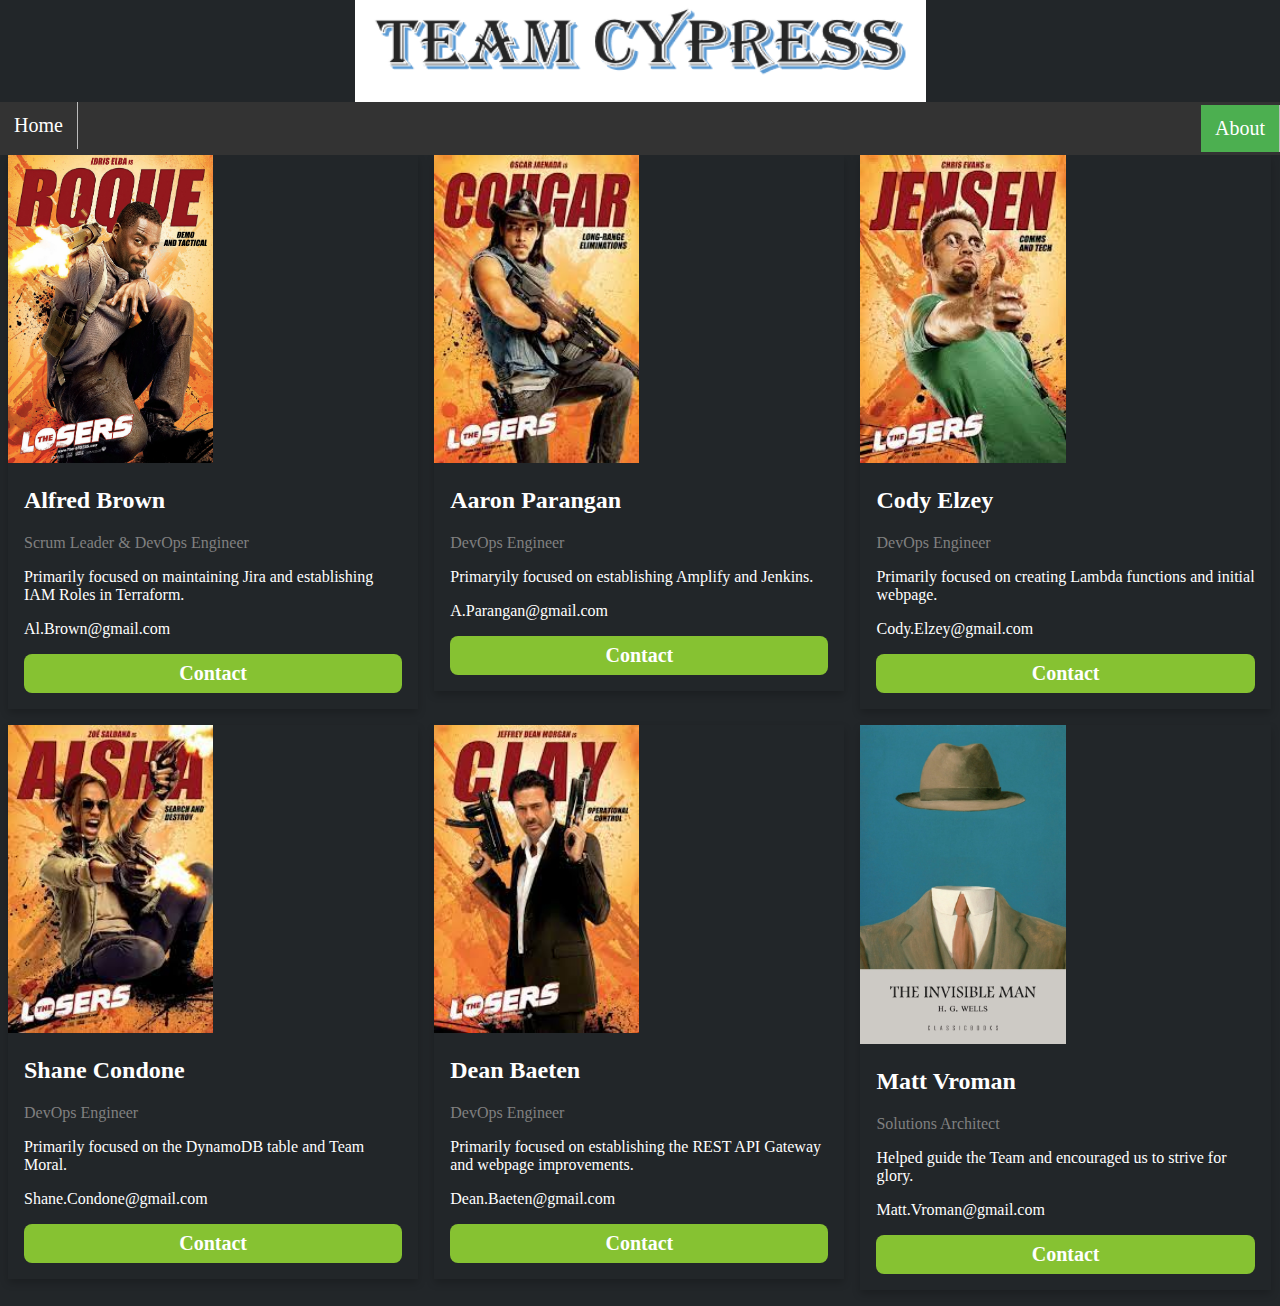
==== src/app/about.html @ db5d20b9 "changes to photo size" ====
<!DOCTYPE html>
<html lang="en">
  <head>
    <meta charset="UTF-8" />
    <meta http-equiv="X-UA-Compatible" content="IE=edge" />
    <meta name="viewport" content="width=device-width, initial-scale=1.0" />
    <title>CypressRaterOne</title>
    <link rel="stylesheet" href="styles.css" />
    <link rel="icon" type="image/x-icon" href="/favicon.ico" />
</head>
<style>
  p {
    color: #ffffff;
  }
</style>
<body>
  <img class="center" src="teamcypress.jpeg" alt="Team Cypress" style="width:571px;height:102px" />
<ul class="nav_menu">
	<li><a href="index.html">Home</a></li>
	<li class="nav_menu_right"><a class="active" href="about.html">About</a></li>
</ul>
<div class="row">
  <div class="column">
    <div class="card">
      <img src="al.jpg" alt="Jane" style="width:50%;">
      <div class="container">
        <h2>Alfred Brown</h2>
        <p class="title">Scrum Leader &amp; DevOps Engineer</p>
        <p>Primarily focused on maintaining Jira and establishing IAM Roles in Terraform.</p>
        <p>Al.Brown@gmail.com</p>
        <p><button class="button">Contact</button></p>
      </div>
    </div>
  </div>
  <div class="column">
    <div class="card">
      <img src="aaron.jpg" alt="Mike" style="width:50%">
      <div class="container">
        <h2>Aaron Parangan</h2>
        <p class="title">DevOps Engineer</p>
        <p>Primaryily focused on establishing Amplify and Jenkins.</p>
        <p>A.Parangan@gmail.com</p>
        <p><button class="button">Contact</button></p>
      </div>
    </div>
  </div>
  <div class="column">
    <div class="card">
      <img src="cody.jpg" alt="John" style="width:50%">
      <div class="container">
        <h2>Cody Elzey</h2>
        <p class="title">DevOps Engineer</p>
        <p>Primarily focused on creating Lambda functions and initial webpage.</p>
        <p>Cody.Elzey@gmail.com</p>
        <p><button class="button">Contact</button></p>
      </div>
    </div>
  </div>
  <div class="column">
    <div class="card">
      <img src="shane.jpg" alt="John" style="width:50%">
      <div class="container">
        <h2>Shane Condone</h2>
        <p class="title">DevOps Engineer</p>
        <p>Primarily focused on the DynamoDB table and Team Moral.</p>
        <p>Shane.Condone@gmail.com</p>
        <p><button class="button">Contact</button></p>
      </div>
    </div>
  </div>
  <div class="column">
    <div class="card">
      <img src="dean.jpg" alt="John" style="width:50%">
      <div class="container">
        <h2>Dean Baeten</h2>
        <p class="title">DevOps Engineer</p>
        <p>Primarily focused on establishing the REST API Gateway and webpage improvements.</p>
        <p>Dean.Baeten@gmail.com</p>
        <p><button class="button">Contact</button></p>
      </div>
    </div>
  </div>
  <div class="column">
    <div class="card">
      <img src="matt.jpg" alt="John" style="width:50%">
      <div class="container">
        <h2>Matt Vroman</h2>
        <p class="title">Solutions Architect</p>
        <p>Helped guide the Team and encouraged us to strive for glory.</p>
        <p>Matt.Vroman@gmail.com</p>
        <p><button class="button">Contact</button></p>
      </div>
    </div>
  </div>
</div>
</body>
</html>
---- src/app/styles.css ----
.header {
  display: flex;
  flex-flow: row nowrap;
  justify-content: center;
  align-items: center;
  background-color: #404345;
}
.header img {
  max-width: 80px;
  max-height: 80px;
  border-radius: 100%;
  margin-left: 20px;
}

h1 {
  color: #ffffff;
  font-family: Georgia, 'Times New Roman', Times, serif;

  font-size: 2.5em;
}
h2 {
	color: #ffffff;
	font-family: Georgia, 'Times New Roman', Times, serif;
}
ul {
  color: #86c232;
  font-family: Georgia, 'Times New Roman', Times, serif;
}
li {
  font-size: 20px;
  margin-bottom: 3px;
}
body {
  background-color: #222629;
  margin: 0 auto;
  /* display: flex;
  flex-direction: column;
  align-items: center; */
}
form {
  display: flex;
  flex-flow: row wrap;
  justify-content: space-between;
  align-items: center;
  max-width: 800px;
  margin: auto;
}
label {
  color: #86c232;
  font-family: Georgia, 'Times New Roman', Times, serif;
  font-size: 26px;
}
#book {
  width: 200px;
}
#rating {
  width: 50px;
}
.form-block {
  margin-top: 10px;
  /* display: flex;
  flex-direction: row;
  align-items: center; */
}
button {
  background-color: #86c232;
  border-color: #86c232;
  color: #ffffff;
  font-family: Georgia, 'Times New Roman', Times, serif;
  font-size: 20px;
  font-weight: bold;

  width: 140px;
  border-radius: 8px;
}

button:hover {
  background-color: #3f6cf4;
}

input {
  color: #222629;
  font-family: system-ui;
  font-size: 20px;
  margin-left: 5px;
  width: 100px;
}
.list {
  display: flex;
  flex-direction: row;
  /* margin-top: 50px; */
  max-width: 800px;
  justify-content: space-around;
  margin: 50px auto;
}
.list img {
  object-fit: cover;
  width: 300px;
  height: 300px;
  margin-left: 10px;
}

.footer {
  position: fixed;
  left: 0;
  bottom: 0;
  width: 100%;
  background-color: #404345;
  color: #bebebe;
  text-align: center;
}
.footer p {
  margin-top: 5px;
  margin-bottom: 5px;
}
ul.nav_menu {
	list-style-type: none;
	margin: 0;
	padding: 0;
	overflow: hidden;
	background-color: #333;
	position: -webkit-sticky; /* Safari */
	position: sticky;
	top: 0;
}
.active {
	background-color: #4CAF50;
}
li a {
	float: left;
	border-right:1px solid #bbb;
}

li a {
	display: block;
	color: white;
	text-align: center;
	padding: 12px 14px;
	text-decoration: none;
}

li a:hover {
	background-color: #111;
}
.center {
	display: block;
	margin-left: auto;
	margin-right: auto;
	width: 50%;
}
.nav_menu_right {
	float: right;
}

html {
  box-sizing: border-box;
}

*, *:before, *:after {
  box-sizing: inherit;
}

.column {
  float: left;
  width: 33.3%;
  margin-bottom: 16px;
  padding: 0 8px;
}

@media screen and (max-width: 650px) {
  .column {
    width: 100%;
    display: block;
  }
}

.card {
  box-shadow: 0 4px 8px 0 rgba(0, 0, 0, 0.2);
}

.container {
  padding: 0 16px;
}

.container::after, .row::after {
  content: "";
  clear: both;
  display: table;
}

.title {
  color: grey;
}

.button {
  border: none;
  outline: 0;
  display: inline-block;
  padding: 8px;
  color: white;
  background-color: #86c232;
  text-align: center;
  cursor: pointer;
  width: 100%;
}

.button:hover {
  background-color: #555;
}
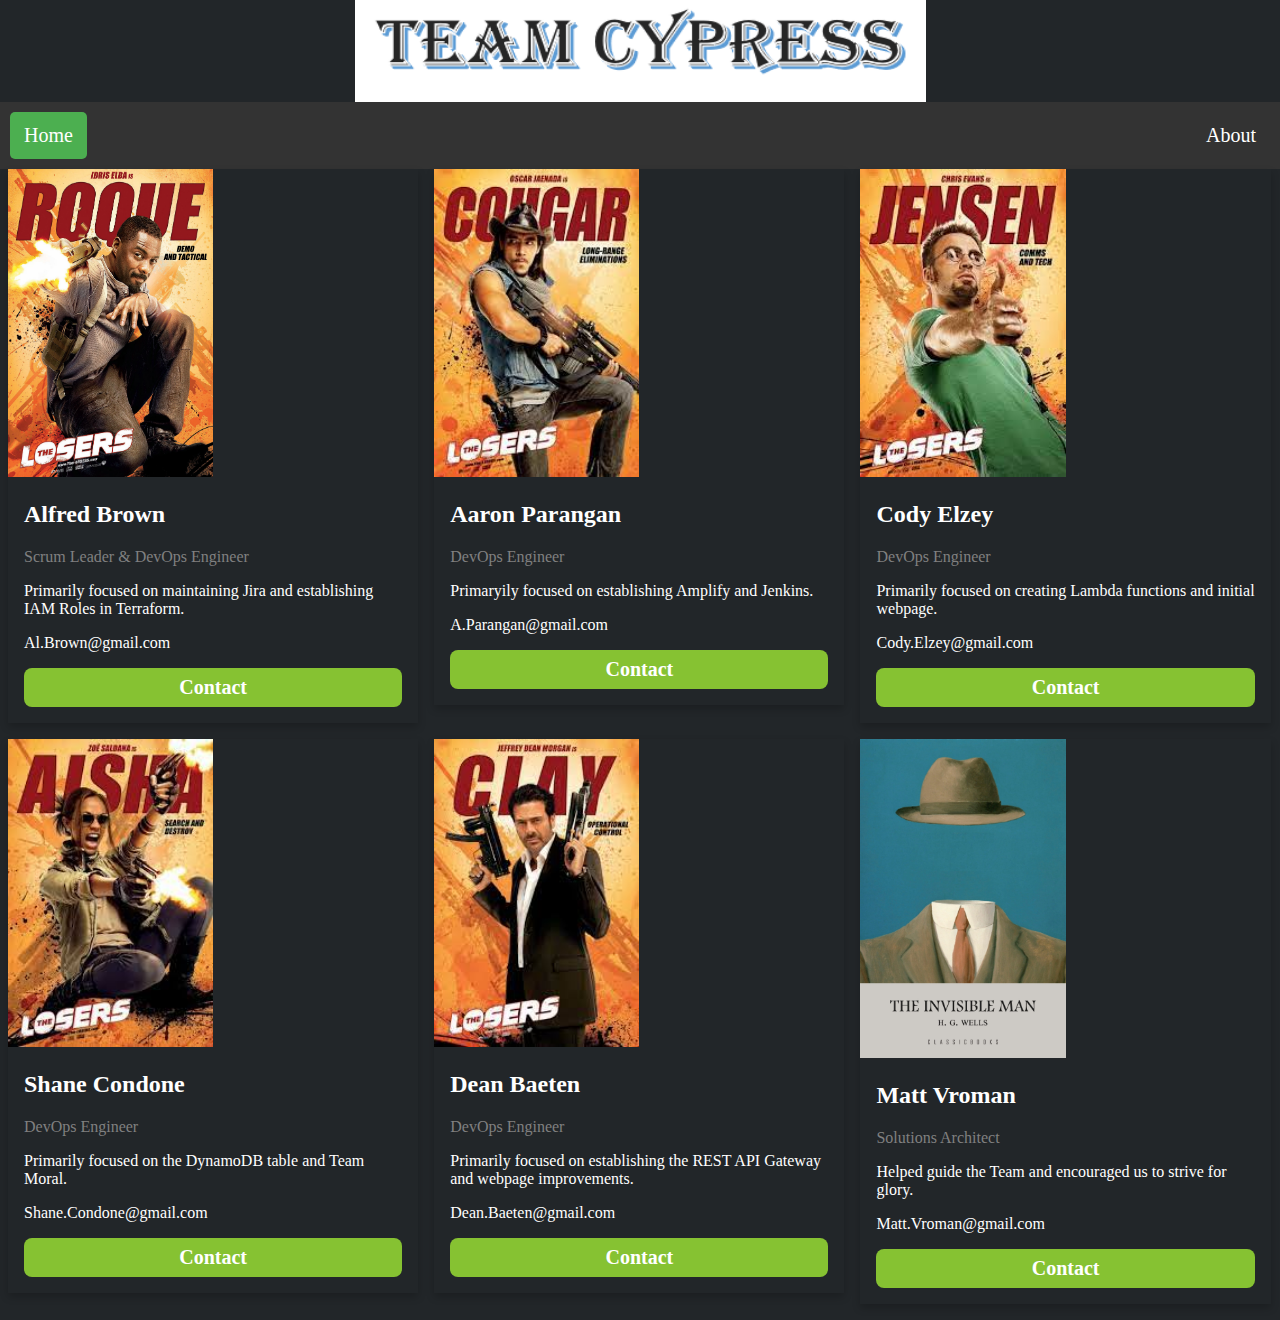
==== commit 7a6d5e85: "cosmetic changes" ====
--- a/src/app/about.html
+++ b/src/app/about.html
@@ -1,97 +1,102 @@
 <!DOCTYPE html>
 <html lang="en">
-  <head>
-    <meta charset="UTF-8" />
-    <meta http-equiv="X-UA-Compatible" content="IE=edge" />
-    <meta name="viewport" content="width=device-width, initial-scale=1.0" />
-    <title>CypressRaterOne</title>
-    <link rel="stylesheet" href="styles.css" />
-    <link rel="icon" type="image/x-icon" href="/favicon.ico" />
+
+<head>
+  <meta charset="UTF-8" />
+  <meta http-equiv="X-UA-Compatible" content="IE=edge" />
+  <meta name="viewport" content="width=device-width, initial-scale=1.0" />
+  <title>CypressRaterOne</title>
+  <link rel="stylesheet" href="styles.css" />
+  <link rel="icon" type="image/x-icon" href="/favicon.ico" />
 </head>
 <style>
   p {
     color: #ffffff;
   }
 </style>
+
 <body>
   <img class="center" src="teamcypress.jpeg" alt="Team Cypress" style="width:571px;height:102px" />
-<ul class="nav_menu">
-	<li><a href="index.html">Home</a></li>
-	<li class="nav_menu_right"><a class="active" href="about.html">About</a></li>
-</ul>
-<div class="row">
-  <div class="column">
-    <div class="card">
-      <img src="al.jpg" alt="Jane" style="width:50%;">
-      <div class="container">
-        <h2>Alfred Brown</h2>
-        <p class="title">Scrum Leader &amp; DevOps Engineer</p>
-        <p>Primarily focused on maintaining Jira and establishing IAM Roles in Terraform.</p>
-        <p>Al.Brown@gmail.com</p>
-        <p><button class="button">Contact</button></p>
+  <div class="div_box">
+
+    <span><a class="home" href="index.html">Home</a></span>
+    <span class="about"><a href="about.html">About</a></span>
+
+  </div>
+  <div class="row">
+    <div class="column">
+      <div class="card">
+        <img src="al.jpg" alt="Jane" style="width:50%;">
+        <div class="container">
+          <h2>Alfred Brown</h2>
+          <p class="title">Scrum Leader &amp; DevOps Engineer</p>
+          <p>Primarily focused on maintaining Jira and establishing IAM Roles in Terraform.</p>
+          <p>Al.Brown@gmail.com</p>
+          <p><button class="button">Contact</button></p>
+        </div>
+      </div>
+    </div>
+    <div class="column">
+      <div class="card">
+        <img src="aaron.jpg" alt="Mike" style="width:50%">
+        <div class="container">
+          <h2>Aaron Parangan</h2>
+          <p class="title">DevOps Engineer</p>
+          <p>Primaryily focused on establishing Amplify and Jenkins.</p>
+          <p>A.Parangan@gmail.com</p>
+          <p><button class="button">Contact</button></p>
+        </div>
+      </div>
+    </div>
+    <div class="column">
+      <div class="card">
+        <img src="cody.jpg" alt="John" style="width:50%">
+        <div class="container">
+          <h2>Cody Elzey</h2>
+          <p class="title">DevOps Engineer</p>
+          <p>Primarily focused on creating Lambda functions and initial webpage.</p>
+          <p>Cody.Elzey@gmail.com</p>
+          <p><button class="button">Contact</button></p>
+        </div>
+      </div>
+    </div>
+    <div class="column">
+      <div class="card">
+        <img src="shane.jpg" alt="John" style="width:50%">
+        <div class="container">
+          <h2>Shane Condone</h2>
+          <p class="title">DevOps Engineer</p>
+          <p>Primarily focused on the DynamoDB table and Team Moral.</p>
+          <p>Shane.Condone@gmail.com</p>
+          <p><button class="button">Contact</button></p>
+        </div>
+      </div>
+    </div>
+    <div class="column">
+      <div class="card">
+        <img src="dean.jpg" alt="John" style="width:50%">
+        <div class="container">
+          <h2>Dean Baeten</h2>
+          <p class="title">DevOps Engineer</p>
+          <p>Primarily focused on establishing the REST API Gateway and webpage improvements.</p>
+          <p>Dean.Baeten@gmail.com</p>
+          <p><button class="button">Contact</button></p>
+        </div>
+      </div>
+    </div>
+    <div class="column">
+      <div class="card">
+        <img src="matt.jpg" alt="John" style="width:50%">
+        <div class="container">
+          <h2>Matt Vroman</h2>
+          <p class="title">Solutions Architect</p>
+          <p>Helped guide the Team and encouraged us to strive for glory.</p>
+          <p>Matt.Vroman@gmail.com</p>
+          <p><button class="button">Contact</button></p>
+        </div>
       </div>
     </div>
   </div>
-  <div class="column">
-    <div class="card">
-      <img src="aaron.jpg" alt="Mike" style="width:50%">
-      <div class="container">
-        <h2>Aaron Parangan</h2>
-        <p class="title">DevOps Engineer</p>
-        <p>Primaryily focused on establishing Amplify and Jenkins.</p>
-        <p>A.Parangan@gmail.com</p>
-        <p><button class="button">Contact</button></p>
-      </div>
-    </div>
-  </div>
-  <div class="column">
-    <div class="card">
-      <img src="cody.jpg" alt="John" style="width:50%">
-      <div class="container">
-        <h2>Cody Elzey</h2>
-        <p class="title">DevOps Engineer</p>
-        <p>Primarily focused on creating Lambda functions and initial webpage.</p>
-        <p>Cody.Elzey@gmail.com</p>
-        <p><button class="button">Contact</button></p>
-      </div>
-    </div>
-  </div>
-  <div class="column">
-    <div class="card">
-      <img src="shane.jpg" alt="John" style="width:50%">
-      <div class="container">
-        <h2>Shane Condone</h2>
-        <p class="title">DevOps Engineer</p>
-        <p>Primarily focused on the DynamoDB table and Team Moral.</p>
-        <p>Shane.Condone@gmail.com</p>
-        <p><button class="button">Contact</button></p>
-      </div>
-    </div>
-  </div>
-  <div class="column">
-    <div class="card">
-      <img src="dean.jpg" alt="John" style="width:50%">
-      <div class="container">
-        <h2>Dean Baeten</h2>
-        <p class="title">DevOps Engineer</p>
-        <p>Primarily focused on establishing the REST API Gateway and webpage improvements.</p>
-        <p>Dean.Baeten@gmail.com</p>
-        <p><button class="button">Contact</button></p>
-      </div>
-    </div>
-  </div>
-  <div class="column">
-    <div class="card">
-      <img src="matt.jpg" alt="John" style="width:50%">
-      <div class="container">
-        <h2>Matt Vroman</h2>
-        <p class="title">Solutions Architect</p>
-        <p>Helped guide the Team and encouraged us to strive for glory.</p>
-        <p>Matt.Vroman@gmail.com</p>
-        <p><button class="button">Contact</button></p>
-      </div>
-    </div>
-  </div>
-</div>
 </body>
+
 </html>--- a/src/app/styles.css
+++ b/src/app/styles.css
@@ -11,6 +11,14 @@
   border-radius: 100%;
   margin-left: 20px;
 }
+.div_box {
+  display: flex;
+  justify-content: space-between;
+
+  padding: 10px 10px;
+
+  background-color: #333;
+}
 
 h1 {
   color: #ffffff;
@@ -19,8 +27,8 @@
   font-size: 2.5em;
 }
 h2 {
-	color: #ffffff;
-	font-family: Georgia, 'Times New Roman', Times, serif;
+  color: #ffffff;
+  font-family: Georgia, 'Times New Roman', Times, serif;
 }
 ul {
   color: #86c232;
@@ -88,7 +96,6 @@
 .list {
   display: flex;
   flex-direction: row;
-  /* margin-top: 50px; */
   max-width: 800px;
   justify-content: space-around;
   margin: 50px auto;
@@ -113,50 +120,44 @@
   margin-top: 5px;
   margin-bottom: 5px;
 }
-ul.nav_menu {
-	list-style-type: none;
-	margin: 0;
-	padding: 0;
-	overflow: hidden;
-	background-color: #333;
-	position: -webkit-sticky; /* Safari */
-	position: sticky;
-	top: 0;
-}
-.active {
-	background-color: #4CAF50;
-}
-li a {
-	float: left;
-	border-right:1px solid #bbb;
-}
-
-li a {
-	display: block;
-	color: white;
-	text-align: center;
-	padding: 12px 14px;
-	text-decoration: none;
-}
-
-li a:hover {
-	background-color: #111;
+
+.home {
+  background-color: #4caf50;
+}
+span a {
+  float: left;
+  border: none;
+  border-radius: 5px;
+  display: block;
+  text-align: center;
+  padding: 12px 14px;
+  text-decoration: none;
+  margin-bottom: 0;
+  color: #ffffff;
+  font-family: Georgia, 'Times New Roman', Times, serif;
+  font-size: 20px;
+}
+
+span a:hover {
+  background-color: #111;
 }
 .center {
-	display: block;
-	margin-left: auto;
-	margin-right: auto;
-	width: 50%;
+  display: block;
+  margin-left: auto;
+  margin-right: auto;
+  width: 50%;
 }
 .nav_menu_right {
-	float: right;
+  float: right;
 }
 
 html {
   box-sizing: border-box;
 }
 
-*, *:before, *:after {
+*,
+*:before,
+*:after {
   box-sizing: inherit;
 }
 
@@ -182,8 +183,9 @@
   padding: 0 16px;
 }
 
-.container::after, .row::after {
-  content: "";
+.container::after,
+.row::after {
+  content: '';
   clear: both;
   display: table;
 }
@@ -206,4 +208,4 @@
 
 .button:hover {
   background-color: #555;
-}+}
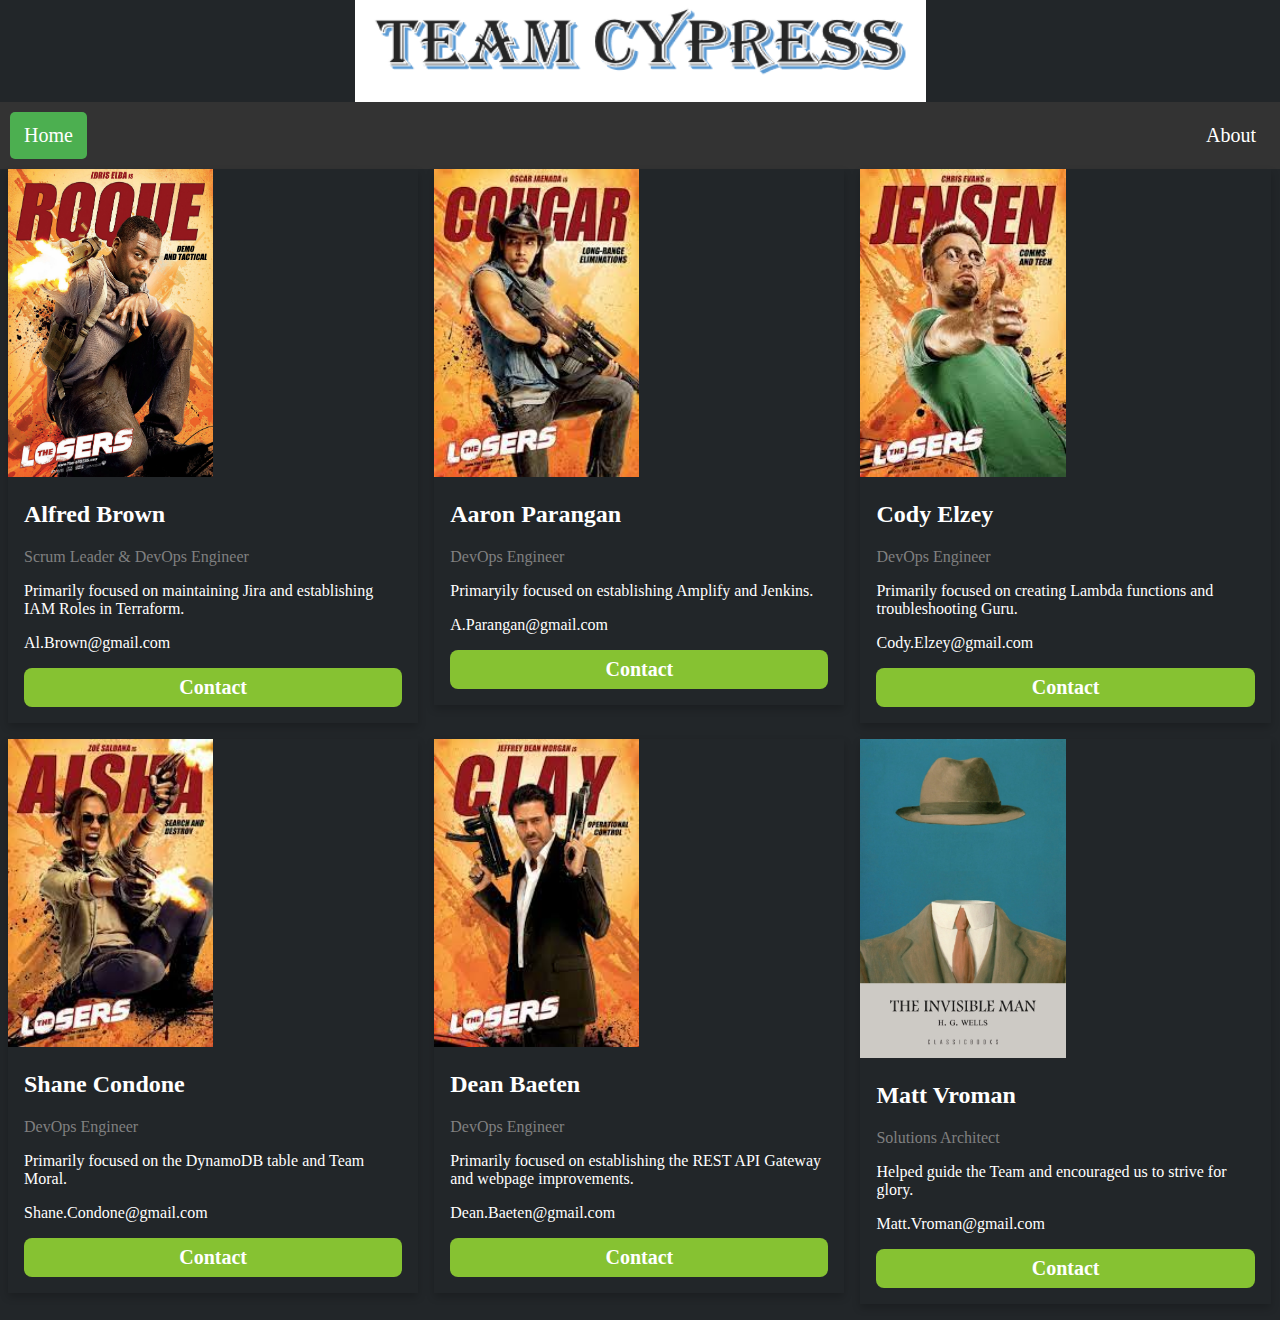
==== commit c83df6c5: "cosmetics2" ====
--- a/src/app/about.html
+++ b/src/app/about.html
@@ -54,7 +54,7 @@
         <div class="container">
           <h2>Cody Elzey</h2>
           <p class="title">DevOps Engineer</p>
-          <p>Primarily focused on creating Lambda functions and initial webpage.</p>
+          <p>Primarily focused on creating Lambda functions and troubleshooting Guru.</p>
           <p>Cody.Elzey@gmail.com</p>
           <p><button class="button">Contact</button></p>
         </div>
--- a/src/app/styles.css
+++ b/src/app/styles.css
@@ -99,6 +99,10 @@
   max-width: 800px;
   justify-content: space-around;
   margin: 50px auto;
+}
+.list div {
+  border: 3px solid #86c232;
+  padding: 0 10px;
 }
 .list img {
   object-fit: cover;
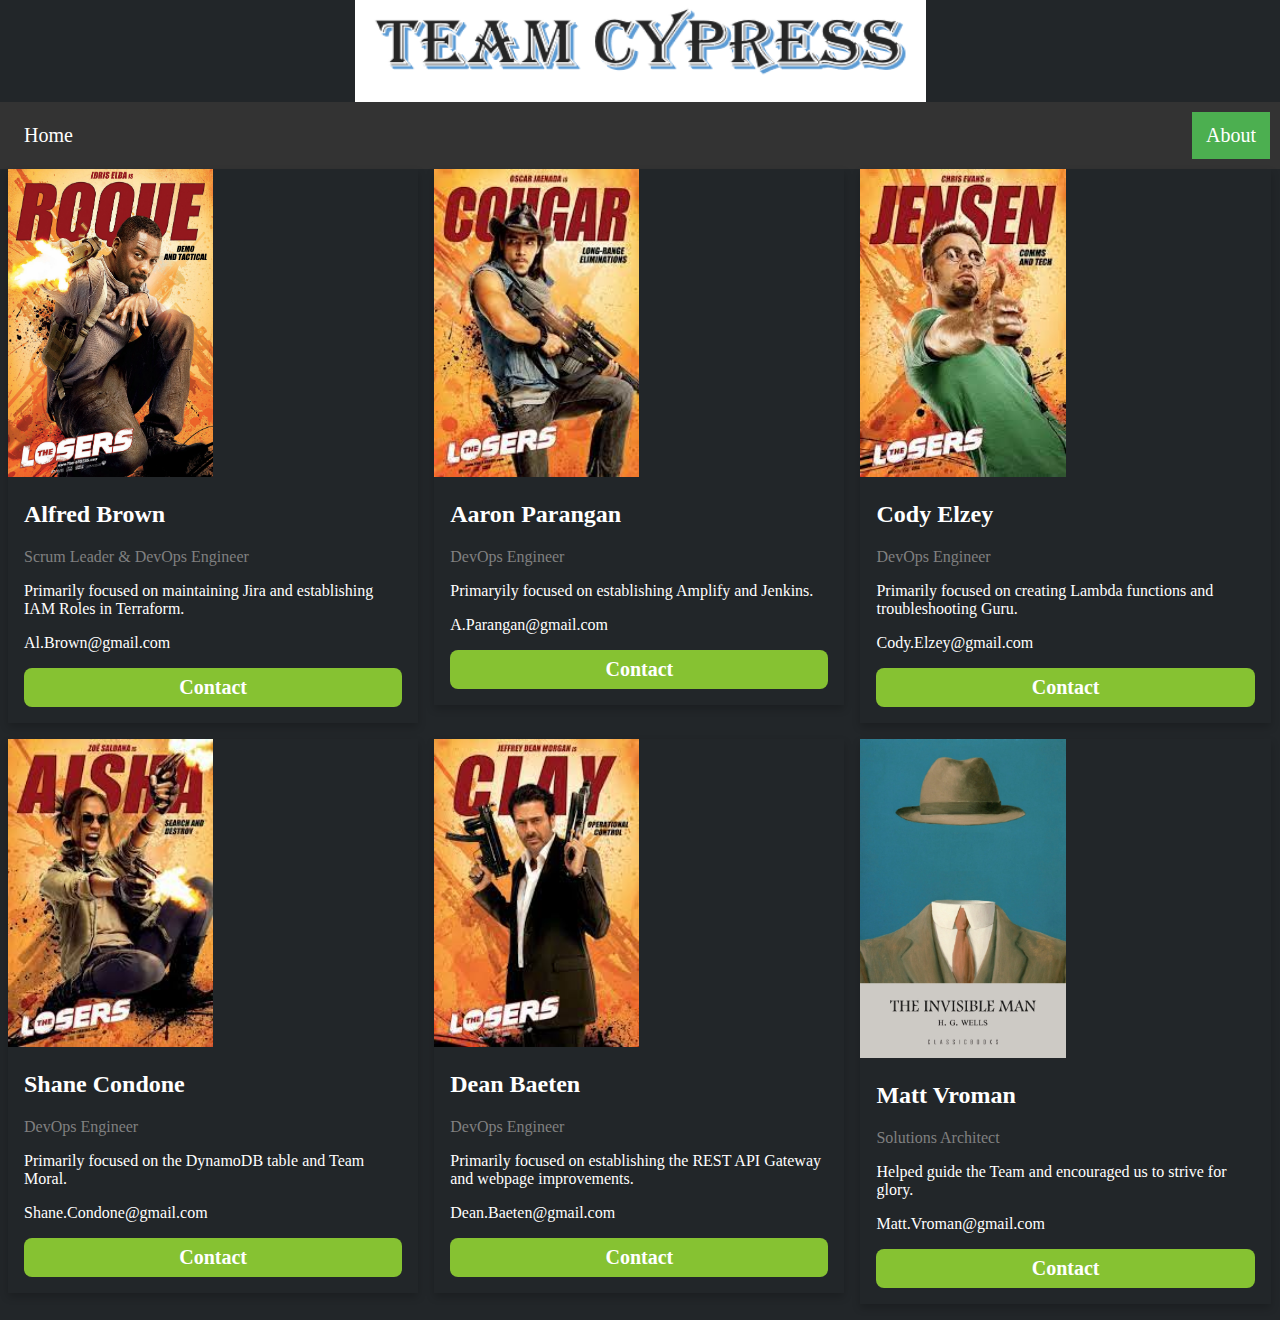
==== commit 7d4a705d: "cosmetic active" ====
--- a/src/app/about.html
+++ b/src/app/about.html
@@ -19,8 +19,8 @@
   <img class="center" src="teamcypress.jpeg" alt="Team Cypress" style="width:571px;height:102px" />
   <div class="div_box">
 
-    <span><a class="home" href="index.html">Home</a></span>
-    <span class="about"><a href="about.html">About</a></span>
+    <span><a class="inactive" href="index.html">Home</a></span>
+    <span class="active"><a href="about.html">About</a></span>
 
   </div>
   <div class="row">
--- a/src/app/styles.css
+++ b/src/app/styles.css
@@ -125,7 +125,7 @@
   margin-bottom: 5px;
 }
 
-.home {
+.active {
   background-color: #4caf50;
 }
 span a {
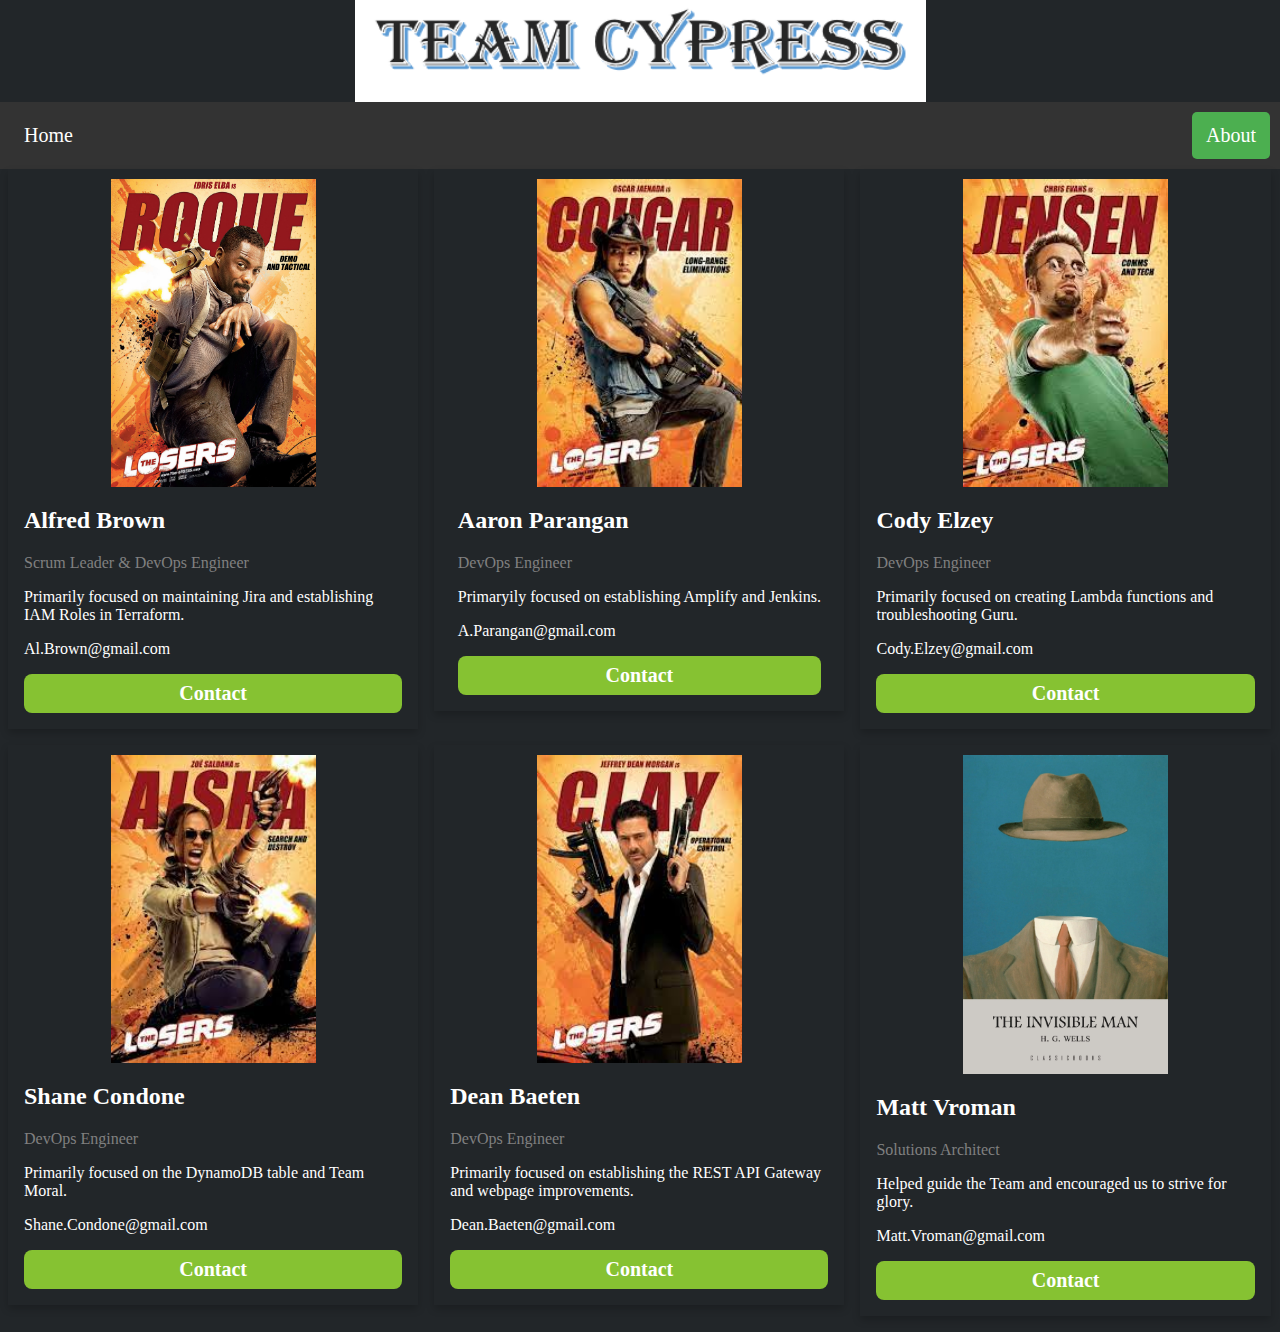
==== commit 60adb9a6: "boredom" ====
--- a/src/app/about.html
+++ b/src/app/about.html
@@ -26,7 +26,7 @@
   <div class="row">
     <div class="column">
       <div class="card">
-        <img src="al.jpg" alt="Jane" style="width:50%;">
+        <img src="al.jpg" alt="Jane" style="width:50%; justify-content: center;">
         <div class="container">
           <h2>Alfred Brown</h2>
           <p class="title">Scrum Leader &amp; DevOps Engineer</p>
--- a/src/app/styles.css
+++ b/src/app/styles.css
@@ -127,6 +127,7 @@
 
 .active {
   background-color: #4caf50;
+  border-radius: 5px;
 }
 span a {
   float: left;
@@ -181,6 +182,10 @@
 
 .card {
   box-shadow: 0 4px 8px 0 rgba(0, 0, 0, 0.2);
+  display: flex;
+  flex-direction: column;
+  align-items: center;
+  padding-top: 10px;
 }
 
 .container {
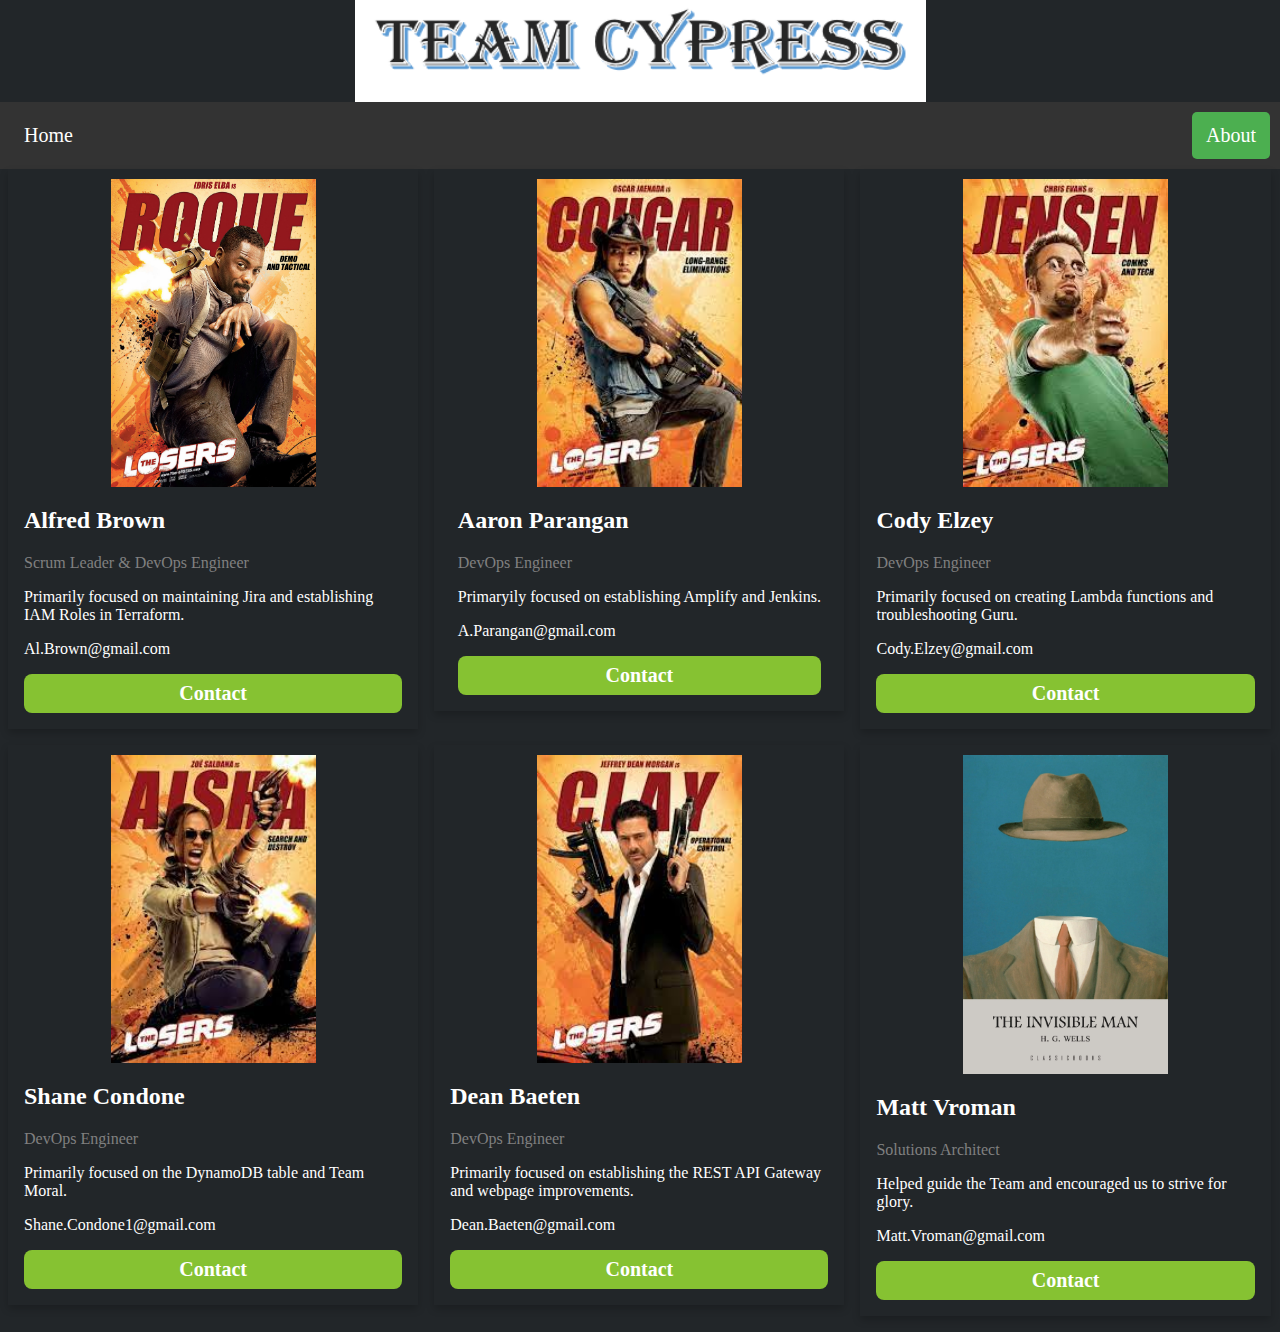
==== commit b9c411b0: "for jenkins" ====
--- a/src/app/about.html
+++ b/src/app/about.html
@@ -19,7 +19,7 @@
   <img class="center" src="teamcypress.jpeg" alt="Team Cypress" style="width:571px;height:102px" />
   <div class="div_box">
 
-    <span><a class="inactive" href="index.html">Home</a></span>
+    <span class="inactive"><a href="index.html">Home</a></span>
     <span class="active"><a href="about.html">About</a></span>
 
   </div>
@@ -67,7 +67,7 @@
           <h2>Shane Condone</h2>
           <p class="title">DevOps Engineer</p>
           <p>Primarily focused on the DynamoDB table and Team Moral.</p>
-          <p>Shane.Condone@gmail.com</p>
+          <p>Shane.Condone1@gmail.com</p>
           <p><button class="button">Contact</button></p>
         </div>
       </div>
